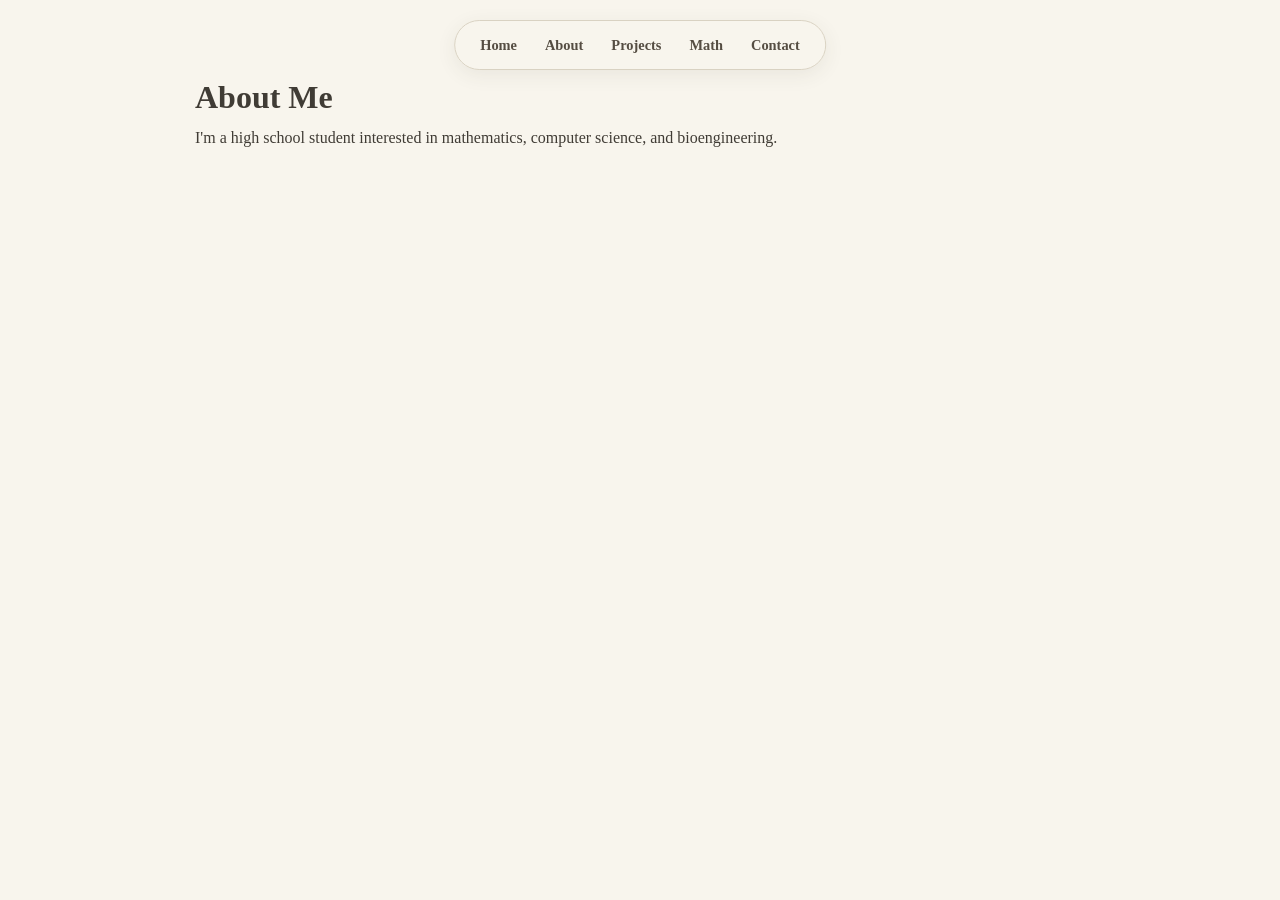
==== about.html @ caa40382 "Initial website" ====
<!DOCTYPE html>
<html lang="en">
<head>
    <meta charset="UTF-8">
    <meta name="viewport" content="width=device-width, initial-scale=1.0">
    <title>About | Aditi Kumar</title>
    <link rel="stylesheet" href="style.css">
</head>

<body>

    <nav>
        <a href="index.html">Home</a>
        <a href="about.html">About</a>
        <a href="projects.html">Projects</a>
        <a href="math.html">Math</a>
        <a href="contact.html">Contact</a>
    </nav>

    <main>
        <h1>About Me</h1>

        <p>
            I'm a high school student interested in
            mathematics, computer science, and bioengineering.
        </p>
    </main>

</body>
</html>
---- style.css ----
/* =========================
   GENERAL
========================= */
@font-face {
    font-family: "Ardent";
    src: url("Ardent.otf") format("opentype");
    font-weight: normal;
    font-style: normal;
}
* {
    box-sizing: border-box;
    margin: 0;
    padding: 0;
}

html {
    scroll-behavior: smooth;
}

body {
    font-family: "Libre Baskerville", Georgia, serif;
    background: #f8f5ed;
    color: #403c35;
    line-height: 1.7;
}

/* =========================
   NAVIGATION
========================= */

nav {
    position: fixed;
    top: 20px;
    left: 50%;
    transform: translateX(-50%);

    display: flex;
    gap: 28px;

    padding: 12px 25px;
    background: rgba(248, 245, 237, 0.94);

    border: 1px solid #d9d2c2;
    border-radius: 30px;

    box-shadow: 0 5px 20px rgba(70, 60, 45, 0.08);

    z-index: 100;
}

nav a {
    text-decoration: none;
    color: #554d42;
    font-size: 0.9rem;
    font-weight: 600;

    transition: color 0.2s ease;
}

nav a:hover {
    color: #c8753d;
}


/* =========================
   HERO
========================= */

header {
    min-height: 92vh;

    display: flex;
    flex-direction: column;
    justify-content: center;
    align-items: center;

    text-align: center;

    padding: 100px 30px 60px;

    position: relative;
}


/* Decorative shapes */

header::before {
    content: "";
    position: absolute;

    width: 180px;
    height: 180px;

    background: #dce9dc;

    border-radius: 50%;

    top: 15%;
    left: 8%;

    opacity: 0.65;

    z-index: -1;
}

header::after {
    content: "";
    position: absolute;

    width: 140px;
    height: 140px;

    background: #d9e5ec;

    border-radius: 50%;

    bottom: 12%;
    right: 10%;

    opacity: 0.7;

    z-index: -1;
}


/* =========================
   PROFILE PHOTO
========================= */

.profile-photo {
    width: 175px;
    height: 175px;

    object-fit: cover;

    border-radius: 50%;

    border: 5px solid #f8f5ed;

    box-shadow:
        0 8px 25px rgba(70, 60, 45, 0.15);

    margin-bottom: 28px;
}


/* =========================
   HERO TEXT
========================= */

header h1 {
    font-family: "Ardent", Georgia, serif;

    font-size: clamp(3rem, 7vw, 5rem);

    letter-spacing: 2px;

    color: #4b443a;

    margin-bottom: 15px;
}

header p {
    max-width: 600px;

    font-size: 1.15rem;

    color: #71695d;
}


/* =========================
   BUTTONS
========================= */

.buttons {
    display: flex;
    gap: 14px;

    margin-top: 30px;
}

.buttons a {
    text-decoration: none;

    padding: 12px 24px;

    border-radius: 8px;

    background: #8fae91;
    color: white;

    font-weight: 600;

    transition: all 0.25s ease;

    box-shadow: 0 4px 12px rgba(70, 90, 70, 0.15);
}

.buttons a:hover {
    transform: translateY(-3px);

    background: #789a7b;

    box-shadow: 0 8px 18px rgba(70, 90, 70, 0.2);
}

.buttons a:last-child {
    background: #d9e5ec;

    color: #4e6570;

    box-shadow: none;
}

.buttons a:last-child:hover {
    background: #c9dce5;
}


/* =========================
   MAIN CONTENT
========================= */

main {
    max-width: 950px;

    margin: auto;

    padding: 70px 30px;
}

section {
    margin-bottom: 120px;
}


/* =========================
   SECTION HEADINGS
========================= */
h2 {
    font-family: "Ardent", Georgia, serif;

    font-size: 2.3rem;

    color: #4b443a;

    margin-bottom: 35px;
}


/* Small orange accent */

h2::after {
    content: "";

    display: block;

    width: 45px;
    height: 4px;

    margin-top: 10px;

    background: #d8894d;

    border-radius: 10px;
}


/* =========================
   PROJECT CARDS
========================= */

.project {
    background: #fffdf8;

    padding: 30px;

    margin-bottom: 20px;

    border-radius: 14px;

    border: 1px solid #ded8ca;

    box-shadow:
        0 5px 15px rgba(70, 60, 45, 0.05);

    transition:
        transform 0.25s ease,
        box-shadow 0.25s ease;
}

.project:hover {
    transform: translateY(-5px);

    box-shadow:
        0 12px 25px rgba(70, 60, 45, 0.1);
}

.project h3 {
    font-family: "Ardent", Georgia, serif;

    font-size: 1.5rem;

    color: #587a60;

    margin-bottom: 8px;
}

.project p {
    color: #71695d;
}


/* =========================
   ABOUT SECTION
========================= */

#about {
    background: #e4eee4;

    padding: 55px;

    border-radius: 18px;

    border: 1px solid #cbdccf;
}

#about h2 {
    color: #4f6654;
}

#about p {
    max-width: 680px;

    color: #5f625a;
}


/* =========================
   MOBILE
========================= */

@media (max-width: 600px) {

    nav {
        width: 92%;

        justify-content: center;

        gap: 15px;

        padding: 11px 15px;
    }

    nav a {
        font-size: 0.75rem;
    }

    header {
        padding-top: 110px;
    }

    header h1 {
        font-size: 2.8rem;
    }

    header p {
        font-size: 1rem;
    }

    .profile-photo {
        width: 140px;
        height: 140px;
    }

    .buttons {
        flex-direction: column;

        width: 210px;
    }

    #about {
        padding: 35px 25px;
    }
}
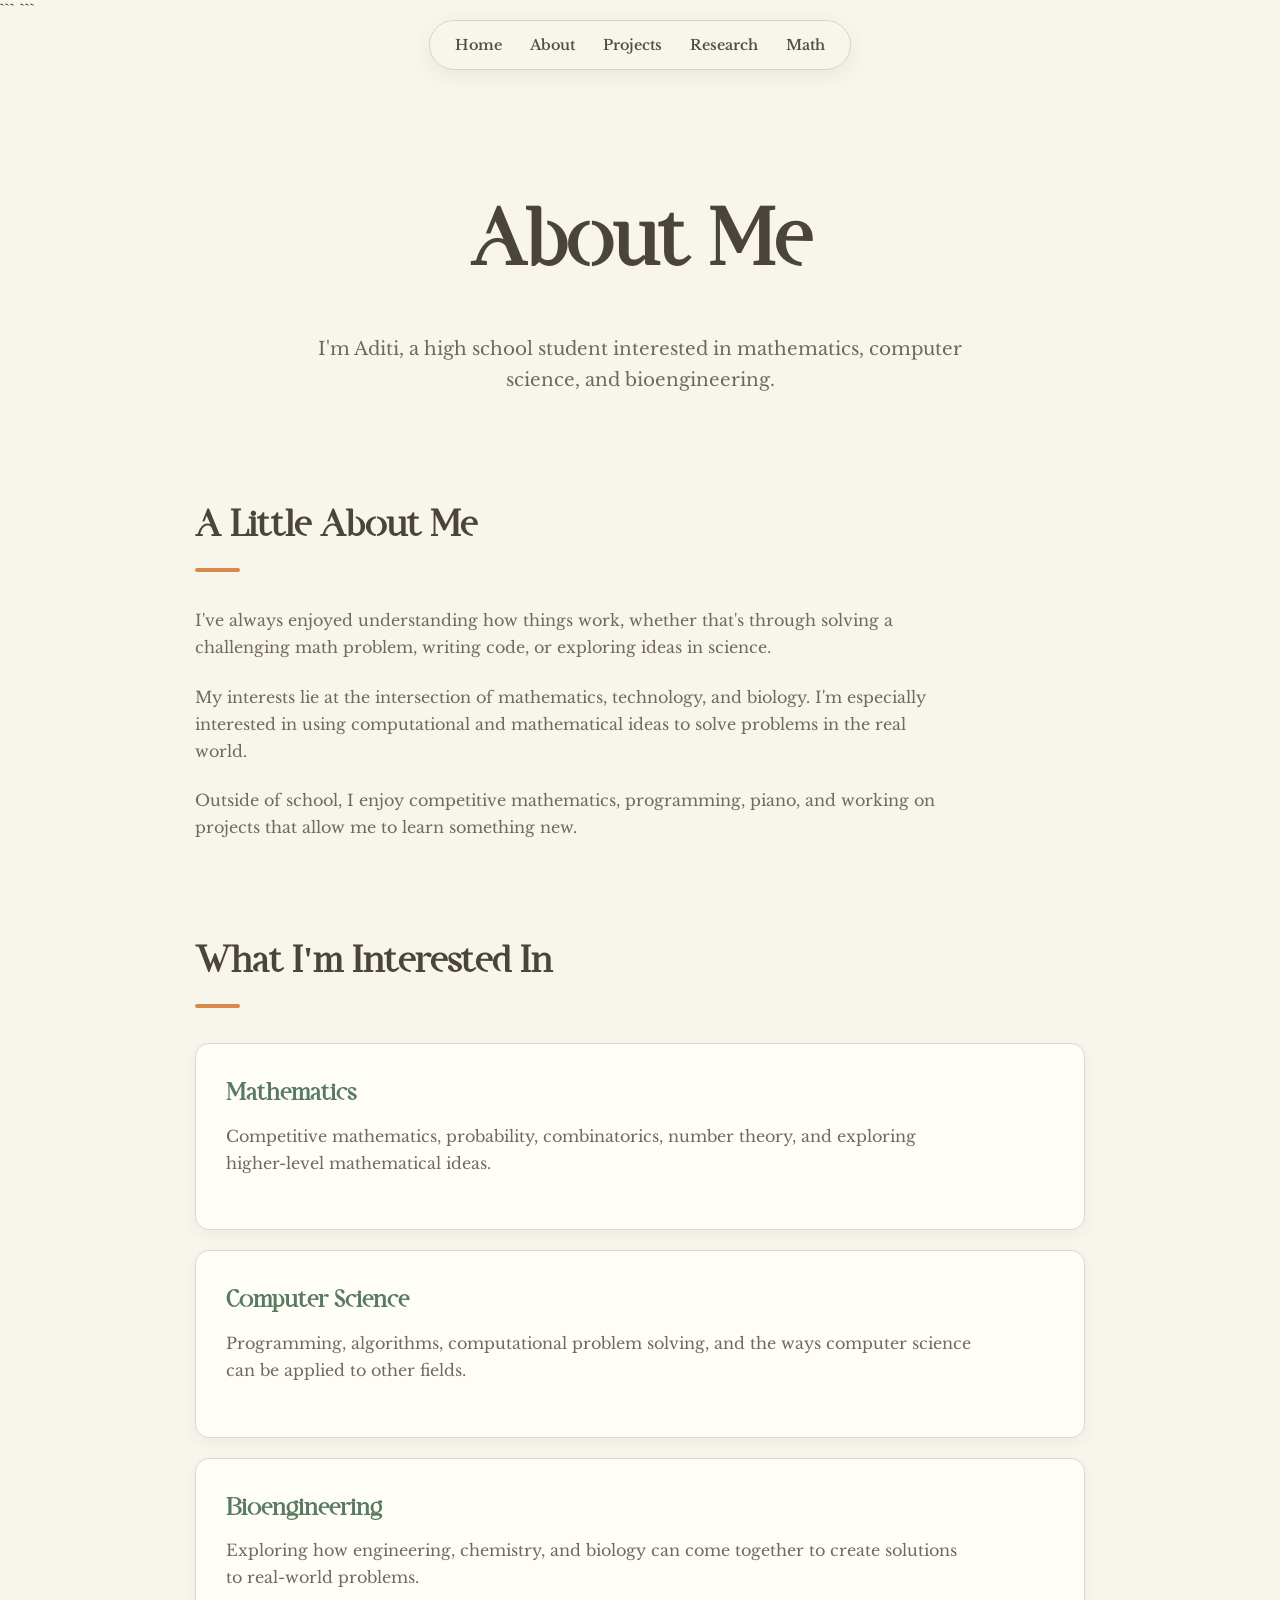
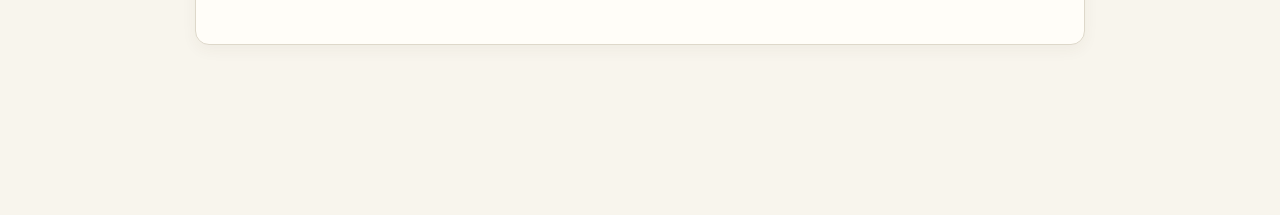
==== commit d5ac58e9: "Add website pages and navigation" ====
--- a/about.html
+++ b/about.html
@@ -1,30 +1,104 @@
 <!DOCTYPE html>
+
 <html lang="en">
 <head>
     <meta charset="UTF-8">
     <meta name="viewport" content="width=device-width, initial-scale=1.0">
-    <title>About | Aditi Kumar</title>
-    <link rel="stylesheet" href="style.css">
+
+<title>About | Aditi Kumar</title>
+
+<link rel="stylesheet" href="style.css">
+
+<link rel="preconnect" href="https://fonts.googleapis.com">
+<link rel="preconnect" href="https://fonts.gstatic.com" crossorigin>
+<link href="https://fonts.googleapis.com/css2?family=Libre+Baskerville:wght@400;700&display=swap" rel="stylesheet">
+```
+
 </head>
 
 <body>
 
-    <nav>
-        <a href="index.html">Home</a>
-        <a href="about.html">About</a>
-        <a href="projects.html">Projects</a>
-        <a href="math.html">Math</a>
-        <a href="contact.html">Contact</a>
-    </nav>
+```
+<nav>
+    <a href="index.html">Home</a>
+    <a href="about.html">About</a>
+    <a href="projects.html">Projects</a>
+    <a href="research.html">Research</a>
+    <a href="math.html">Math</a>
+</nav>
 
-    <main>
+<main class="page">
+
+    <section class="page-intro">
         <h1>About Me</h1>
 
         <p>
-            I'm a high school student interested in
+            I'm Aditi, a high school student interested in
             mathematics, computer science, and bioengineering.
         </p>
-    </main>
+    </section>
+
+    <section class="about-content">
+
+        <h2>A Little About Me</h2>
+
+        <p>
+            I've always enjoyed understanding how things work,
+            whether that's through solving a challenging math
+            problem, writing code, or exploring ideas in science.
+        </p>
+
+        <p>
+            My interests lie at the intersection of mathematics,
+            technology, and biology. I'm especially interested in
+            using computational and mathematical ideas to solve
+            problems in the real world.
+        </p>
+
+        <p>
+            Outside of school, I enjoy competitive mathematics,
+            programming, piano, and working on projects that allow
+            me to learn something new.
+        </p>
+
+    </section>
+
+    <section class="about-content">
+
+        <h2>What I'm Interested In</h2>
+
+        <div class="project">
+            <h3>Mathematics</h3>
+            <p>
+                Competitive mathematics, probability, combinatorics,
+                number theory, and exploring higher-level mathematical
+                ideas.
+            </p>
+        </div>
+
+        <div class="project">
+            <h3>Computer Science</h3>
+            <p>
+                Programming, algorithms, computational problem solving,
+                and the ways computer science can be applied to other
+                fields.
+            </p>
+        </div>
+
+        <div class="project">
+            <h3>Bioengineering</h3>
+            <p>
+                Exploring how engineering, chemistry, and biology can
+                come together to create solutions to real-world
+                problems.
+            </p>
+        </div>
+
+    </section>
+
+</main>
+
+<script src="script.js"></script>
 
 </body>
-</html>+</html>
--- a/style.css
+++ b/style.css
@@ -383,4 +383,75 @@
     #about {
         padding: 35px 25px;
     }
-}+    
+}
+/* =========================
+OTHER PAGES
+========================= */
+
+.page {
+max-width: 950px;
+margin: auto;
+padding: 150px 30px 80px;
+}
+
+.page-intro {
+text-align: center;
+margin-bottom: 100px;
+}
+
+.page-intro h1 {
+font-family: "Ardent", Georgia, serif;
+font-size: clamp(3rem, 7vw, 5rem);
+color: #4b443a;
+margin-bottom: 20px;
+}
+
+.page-intro p {
+max-width: 650px;
+margin: auto;
+font-size: 1.15rem;
+color: #71695d;
+}
+
+.about-content {
+margin-bottom: 90px;
+}
+
+.about-content p {
+max-width: 750px;
+margin-bottom: 22px;
+color: #71695d;
+}
+
+/* =========================
+ACTIVE NAVIGATION
+========================= */
+
+nav a {
+position: relative;
+}
+
+nav a.active {
+color: #c8753d;
+}
+
+nav a.active::after {
+content: "";
+
+
+position: absolute;
+
+left: 50%;
+bottom: -5px;
+
+width: 5px;
+height: 5px;
+
+transform: translateX(-50%);
+
+background: #c8753d;
+border-radius: 50%;
+
+
+}
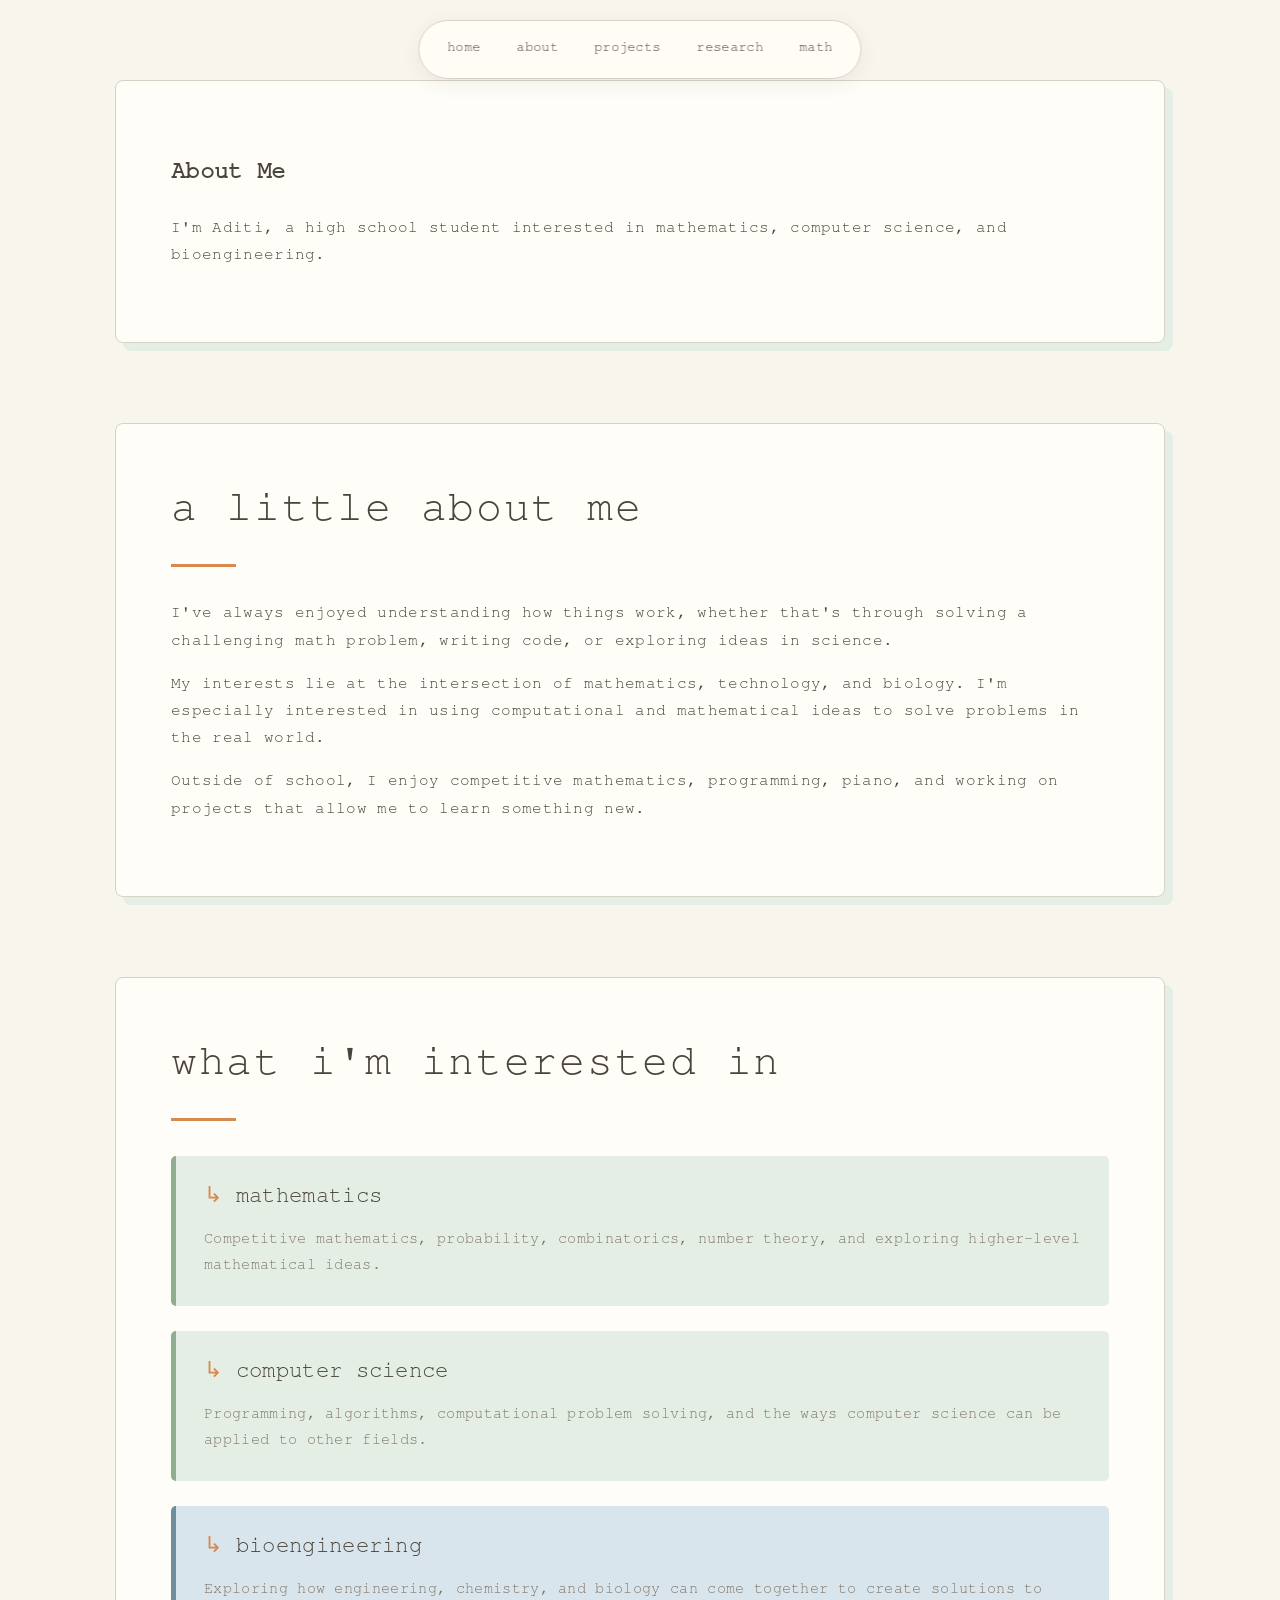
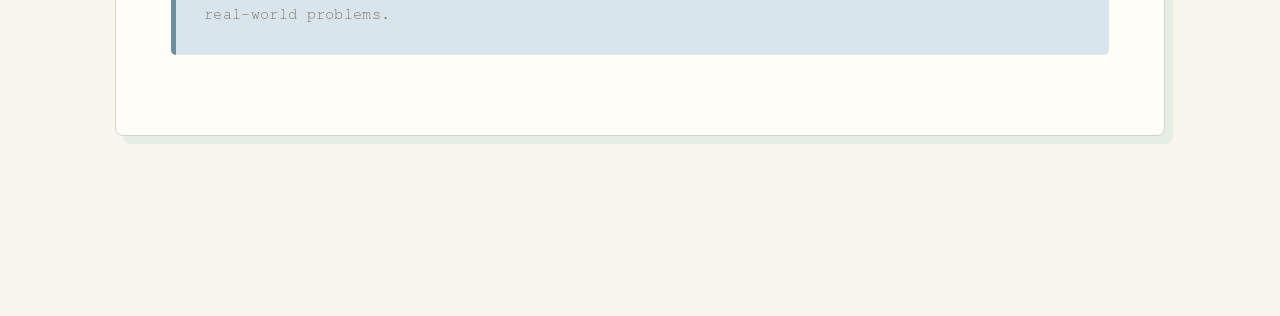
==== commit d6156380: "fixed nav bar and added Nanovation yt link" ====
--- a/about.html
+++ b/about.html
@@ -12,20 +12,19 @@
 <link rel="preconnect" href="https://fonts.googleapis.com">
 <link rel="preconnect" href="https://fonts.gstatic.com" crossorigin>
 <link href="https://fonts.googleapis.com/css2?family=Libre+Baskerville:wght@400;700&display=swap" rel="stylesheet">
-```
+
 
 </head>
 
 <body>
 
-```
-<nav>
-    <a href="index.html">Home</a>
-    <a href="about.html">About</a>
-    <a href="projects.html">Projects</a>
-    <a href="research.html">Research</a>
-    <a href="math.html">Math</a>
-</nav>
+    <nav>
+        <a href="index.html">home</a>
+        <a href="about.html">about</a>
+        <a href="projects.html">projects</a>
+        <a href="research.html">research</a>
+        <a href="math.html">math</a>
+    </nav>
 
 <main class="page">
 
--- a/style.css
+++ b/style.css
@@ -1,16 +1,45 @@
-/* =========================
-   GENERAL
-========================= */
+/* ================================
+   aditi kumar — personal website
+   typewriter / indie academic theme
+   ================================ */
+
+/* ---------- fonts ---------- */
+
+
 @font-face {
-    font-family: "Ardent";
-    src: url("Ardent.otf") format("opentype");
+    font-family: "Typewriter";
+    src: url("Typewriter.otf") format("opentype");
     font-weight: normal;
     font-style: normal;
 }
+
+
+/* ---------- color palette ---------- */
+
+:root {
+    --cream: #f8f5ed;
+    --paper: #fffdf7;
+
+    --sage: #8fae91;
+    --sage-light: #e4eee4;
+
+    --blue: #d9e5ec;
+    --blue-dark: #6f8d9d;
+
+    --brown: #4b443a;
+    --brown-light: #81766a;
+
+    --orange: #d8894d;
+    --orange-light: #f2d8c1;
+
+    --line: #d8d1c5;
+}
+
+
+/* ---------- basic setup ---------- */
+
 * {
     box-sizing: border-box;
-    margin: 0;
-    padding: 0;
 }
 
 html {
@@ -18,15 +47,18 @@
 }
 
 body {
-    font-family: "Libre Baskerville", Georgia, serif;
-    background: #f8f5ed;
-    color: #403c35;
+    margin: 0;
+    background: var(--cream);
+    color: var(--brown);
+
+    font-family: "Typewriter", "Courier New", monospace;
+
     line-height: 1.7;
-}
-
-/* =========================
-   NAVIGATION
-========================= */
+    letter-spacing: 0.02em;
+}
+
+
+/* ---------- navigation ---------- */
 
 nav {
     position: fixed;
@@ -34,424 +66,483 @@
     left: 50%;
     transform: translateX(-50%);
 
+    z-index: 100;
+
     display: flex;
-    gap: 28px;
-
-    padding: 12px 25px;
-    background: rgba(248, 245, 237, 0.94);
-
-    border: 1px solid #d9d2c2;
+    gap: 8px;
+
+    padding: 10px 14px;
+
+    background: rgba(255, 253, 247, 0.92);
+    border: 1px solid var(--line);
     border-radius: 30px;
 
-    box-shadow: 0 5px 20px rgba(70, 60, 45, 0.08);
-
-    z-index: 100;
+    box-shadow: 0 5px 20px rgba(75, 68, 58, 0.08);
+
+    backdrop-filter: blur(8px);
 }
 
 nav a {
+    padding: 7px 14px;
+
+    color: var(--brown);
     text-decoration: none;
-    color: #554d42;
-    font-size: 0.9rem;
-    font-weight: 600;
-
-    transition: color 0.2s ease;
+
+    border-radius: 20px;
+
+    font-size: 0.85rem;
+
+    transition:
+        background 0.2s ease,
+        color 0.2s ease,
+        transform 0.2s ease;
 }
 
 nav a:hover {
-    color: #c8753d;
-}
-
-
-/* =========================
-   HERO
-========================= */
+    background: var(--sage-light);
+    color: var(--brown);
+
+    transform: translateY(-1px);
+}
+
+
+/* ---------- hero ---------- */
 
 header {
+    position: relative;
+
     min-height: 92vh;
 
     display: flex;
     flex-direction: column;
+    align-items: center;
     justify-content: center;
-    align-items: center;
 
     text-align: center;
 
-    padding: 100px 30px 60px;
-
-    position: relative;
-}
-
-
-/* Decorative shapes */
+    padding: 120px 20px 80px;
+
+    overflow: hidden;
+}
+
+
+/* decorative circles */
 
 header::before {
     content: "";
+
     position: absolute;
 
-    width: 180px;
-    height: 180px;
-
-    background: #dce9dc;
+    width: 300px;
+    height: 300px;
+
+    top: 70px;
+    left: -100px;
+
+    background: var(--sage-light);
 
     border-radius: 50%;
-
-    top: 15%;
-    left: 8%;
-
-    opacity: 0.65;
 
     z-index: -1;
 }
 
 header::after {
     content: "";
+
     position: absolute;
 
-    width: 140px;
-    height: 140px;
-
-    background: #d9e5ec;
+    width: 230px;
+    height: 230px;
+
+    bottom: 40px;
+    right: -80px;
+
+    background: var(--blue);
 
     border-radius: 50%;
 
-    bottom: 12%;
-    right: 10%;
-
-    opacity: 0.7;
-
     z-index: -1;
 }
 
 
-/* =========================
-   PROFILE PHOTO
-========================= */
+/* ---------- profile picture ---------- */
 
 .profile-photo {
-    width: 175px;
-    height: 175px;
+    width: 145px;
+    height: 145px;
 
     object-fit: cover;
 
     border-radius: 50%;
 
-    border: 5px solid #f8f5ed;
+    border: 5px solid var(--paper);
 
     box-shadow:
-        0 8px 25px rgba(70, 60, 45, 0.15);
-
-    margin-bottom: 28px;
-}
-
-
-/* =========================
-   HERO TEXT
-========================= */
+        0 0 0 2px var(--sage),
+        8px 8px 0 var(--orange-light);
+
+    margin-bottom: 30px;
+
+    transition: transform 0.3s ease;
+}
+
+.profile-photo:hover {
+    transform: rotate(-2deg) scale(1.03);
+}
+
+
+/* ---------- main heading ---------- */
 
 header h1 {
-    font-family: "Ardent", Georgia, serif;
-
-    font-size: clamp(3rem, 7vw, 5rem);
-
-    letter-spacing: 2px;
-
-    color: #4b443a;
-
-    margin-bottom: 15px;
-}
+    margin: 0;
+
+    font-family: "Typewriter", "Courier New", monospace;
+
+    font-size: clamp(3rem, 9vw, 6.5rem);
+
+    font-weight: normal;
+
+    letter-spacing: 0.08em;
+
+    line-height: 1;
+
+    text-transform: lowercase;
+
+    color: var(--brown);
+}
+
+
+/* ---------- subtitle ---------- */
 
 header p {
     max-width: 600px;
 
-    font-size: 1.15rem;
-
-    color: #71695d;
-}
-
-
-/* =========================
-   BUTTONS
-========================= */
+    margin: 25px auto 30px;
+
+    font-size: 1rem;
+
+    color: var(--brown-light);
+
+    line-height: 1.8;
+}
+
+
+/* ---------- little typewriter line ---------- */
+
+header p::before {
+    content: "> ";
+
+    color: var(--orange);
+}
+
+
+/* ---------- buttons ---------- */
 
 .buttons {
     display: flex;
+
     gap: 14px;
 
-    margin-top: 30px;
+    justify-content: center;
+
+    flex-wrap: wrap;
+
+    margin-top: 10px;
 }
 
 .buttons a {
+    display: inline-block;
+
+    padding: 11px 20px;
+
+    color: var(--brown);
+
     text-decoration: none;
 
-    padding: 12px 24px;
+    border: 1.5px solid var(--brown);
+
+    border-radius: 4px;
+
+    background: var(--paper);
+
+    font-family: inherit;
+
+    font-size: 0.9rem;
+
+    transition:
+        background 0.2s ease,
+        transform 0.2s ease,
+        box-shadow 0.2s ease;
+}
+
+.buttons a:first-child {
+    background: var(--sage-light);
+    border-color: var(--sage);
+}
+
+.buttons a:hover {
+    transform: translate(-2px, -2px);
+
+    box-shadow: 4px 4px 0 var(--orange-light);
+}
+
+
+/* ---------- main content ---------- */
+
+main {
+    width: min(1050px, 90%);
+
+    margin: 0 auto;
+
+    padding-bottom: 100px;
+}
+
+
+/* ---------- sections ---------- */
+
+section {
+    margin: 80px 0;
+
+    padding: 55px;
+
+    background: var(--paper);
+
+    border: 1px solid var(--line);
 
     border-radius: 8px;
 
-    background: #8fae91;
-    color: white;
-
-    font-weight: 600;
-
-    transition: all 0.25s ease;
-
-    box-shadow: 0 4px 12px rgba(70, 90, 70, 0.15);
-}
-
-.buttons a:hover {
-    transform: translateY(-3px);
-
-    background: #789a7b;
-
-    box-shadow: 0 8px 18px rgba(70, 90, 70, 0.2);
-}
-
-.buttons a:last-child {
-    background: #d9e5ec;
-
-    color: #4e6570;
-
-    box-shadow: none;
-}
-
-.buttons a:last-child:hover {
-    background: #c9dce5;
-}
-
-
-/* =========================
-   MAIN CONTENT
-========================= */
-
-main {
-    max-width: 950px;
-
-    margin: auto;
-
-    padding: 70px 30px;
-}
-
-section {
-    margin-bottom: 120px;
-}
-
-
-/* =========================
-   SECTION HEADINGS
-========================= */
+    box-shadow: 8px 8px 0 var(--sage-light);
+}
+
+
+/* ---------- section headings ---------- */
+
 h2 {
-    font-family: "Ardent", Georgia, serif;
-
-    font-size: 2.3rem;
-
-    color: #4b443a;
-
+    margin-top: 0;
     margin-bottom: 35px;
-}
-
-
-/* Small orange accent */
+
+    font-family: "Typewriter", "Courier New", monospace;
+
+    font-size: clamp(1.8rem, 4vw, 2.7rem);
+
+    font-weight: normal;
+
+    text-transform: lowercase;
+
+    letter-spacing: 0.04em;
+
+    color: var(--brown);
+}
+
+
+/* little line underneath headings */
 
 h2::after {
     content: "";
 
     display: block;
 
-    width: 45px;
-    height: 4px;
-
-    margin-top: 10px;
-
-    background: #d8894d;
+    width: 65px;
+    height: 3px;
+
+    margin-top: 12px;
+
+    background: var(--orange);
+}
+
+
+/* ---------- projects ---------- */
+
+.project {
+    position: relative;
+
+    margin: 25px 0;
+
+    padding: 25px 28px;
+
+    background: var(--sage-light);
+
+    border-left: 5px solid var(--sage);
+
+    border-radius: 5px;
+
+    transition:
+        transform 0.2s ease,
+        box-shadow 0.2s ease;
+}
+
+.project:nth-of-type(3) {
+    background: var(--blue);
+
+    border-left-color: var(--blue-dark);
+}
+
+.project:hover {
+    transform: translateX(5px);
+
+    box-shadow: 5px 5px 0 var(--orange-light);
+}
+
+
+/* ---------- project titles ---------- */
+
+.project h3 {
+    margin: 0 0 10px;
+
+    font-family: "Typewriter", "Courier New", monospace;
+
+    font-size: 1.4rem;
+
+    font-weight: normal;
+
+    text-transform: lowercase;
+
+    color: var(--brown);
+}
+
+.project h3::before {
+    content: "↳ ";
+
+    color: var(--orange);
+}
+
+
+/* ---------- project descriptions ---------- */
+
+.project p {
+    margin: 0;
+
+    color: var(--brown-light);
+
+    font-size: 0.95rem;
+}
+
+
+/* ---------- about section ---------- */
+
+#about {
+    background: var(--blue);
+
+    box-shadow: 8px 8px 0 var(--orange-light);
+}
+
+#about p {
+    max-width: 750px;
+
+    font-size: 1rem;
+
+    color: var(--brown);
+
+    line-height: 2;
+}
+
+
+/* ---------- links ---------- */
+
+a {
+    color: var(--blue-dark);
+}
+
+a:hover {
+    color: var(--orange);
+}
+
+
+/* ---------- selection ---------- */
+
+::selection {
+    background: var(--orange-light);
+    color: var(--brown);
+}
+
+
+/* ---------- scrollbar ---------- */
+
+::-webkit-scrollbar {
+    width: 9px;
+}
+
+::-webkit-scrollbar-track {
+    background: var(--cream);
+}
+
+::-webkit-scrollbar-thumb {
+    background: var(--sage);
 
     border-radius: 10px;
 }
 
 
-/* =========================
-   PROJECT CARDS
-========================= */
-
-.project {
-    background: #fffdf8;
-
-    padding: 30px;
-
-    margin-bottom: 20px;
-
-    border-radius: 14px;
-
-    border: 1px solid #ded8ca;
-
-    box-shadow:
-        0 5px 15px rgba(70, 60, 45, 0.05);
-
-    transition:
-        transform 0.25s ease,
-        box-shadow 0.25s ease;
-}
-
-.project:hover {
-    transform: translateY(-5px);
-
-    box-shadow:
-        0 12px 25px rgba(70, 60, 45, 0.1);
-}
-
-.project h3 {
-    font-family: "Ardent", Georgia, serif;
-
-    font-size: 1.5rem;
-
-    color: #587a60;
-
-    margin-bottom: 8px;
-}
-
-.project p {
-    color: #71695d;
-}
-
-
-/* =========================
-   ABOUT SECTION
-========================= */
-
-#about {
-    background: #e4eee4;
-
-    padding: 55px;
-
-    border-radius: 18px;
-
-    border: 1px solid #cbdccf;
-}
-
-#about h2 {
-    color: #4f6654;
-}
-
-#about p {
-    max-width: 680px;
-
-    color: #5f625a;
-}
-
-
-/* =========================
-   MOBILE
-========================= */
-
-@media (max-width: 600px) {
+/* ---------- mobile ---------- */
+
+@media (max-width: 700px) {
 
     nav {
+        top: 10px;
+
         width: 92%;
 
         justify-content: center;
 
-        gap: 15px;
-
-        padding: 11px 15px;
+        overflow-x: auto;
+
+        white-space: nowrap;
     }
 
     nav a {
         font-size: 0.75rem;
+
+        padding: 6px 9px;
     }
 
     header {
-        padding-top: 110px;
+        min-height: 85vh;
+
+        padding: 110px 20px 60px;
+    }
+
+    .profile-photo {
+        width: 120px;
+        height: 120px;
     }
 
     header h1 {
-        font-size: 2.8rem;
+        font-size: clamp(2.5rem, 13vw, 4rem);
     }
 
     header p {
-        font-size: 1rem;
-    }
-
-    .profile-photo {
-        width: 140px;
-        height: 140px;
-    }
-
-    .buttons {
-        flex-direction: column;
-
-        width: 210px;
-    }
-
-    #about {
-        padding: 35px 25px;
-    }
-    
-}
-/* =========================
-OTHER PAGES
-========================= */
-
-.page {
-max-width: 950px;
-margin: auto;
-padding: 150px 30px 80px;
-}
-
-.page-intro {
-text-align: center;
-margin-bottom: 100px;
-}
-
-.page-intro h1 {
-font-family: "Ardent", Georgia, serif;
-font-size: clamp(3rem, 7vw, 5rem);
-color: #4b443a;
-margin-bottom: 20px;
-}
-
-.page-intro p {
-max-width: 650px;
-margin: auto;
-font-size: 1.15rem;
-color: #71695d;
-}
-
-.about-content {
-margin-bottom: 90px;
-}
-
-.about-content p {
-max-width: 750px;
-margin-bottom: 22px;
-color: #71695d;
-}
-
-/* =========================
-ACTIVE NAVIGATION
-========================= */
-
-nav a {
-position: relative;
-}
-
-nav a.active {
-color: #c8753d;
-}
-
-nav a.active::after {
-content: "";
-
-
-position: absolute;
-
-left: 50%;
-bottom: -5px;
-
-width: 5px;
-height: 5px;
-
-transform: translateX(-50%);
-
-background: #c8753d;
-border-radius: 50%;
-
-
-}
+        font-size: 0.85rem;
+    }
+
+    main {
+        width: 92%;
+    }
+
+    section {
+        padding: 30px 22px;
+
+        margin: 55px 0;
+    }
+
+    h2 {
+        font-size: 1.8rem;
+    }
+
+    .project {
+        padding: 20px;
+    }
+    .project a {
+        display: inline-block;
+        margin-top: 15px;
+        color: var(--blue-dark);
+        text-decoration: none;
+        font-size: 0.9rem;
+        border-bottom: 1px solid var(--blue-dark);
+        transition: color 0.2s ease, border-color 0.2s ease;
+    }
+
+    .project a:hover {
+        color: var(--orange);
+        border-color: var(--orange);
+    }
+}
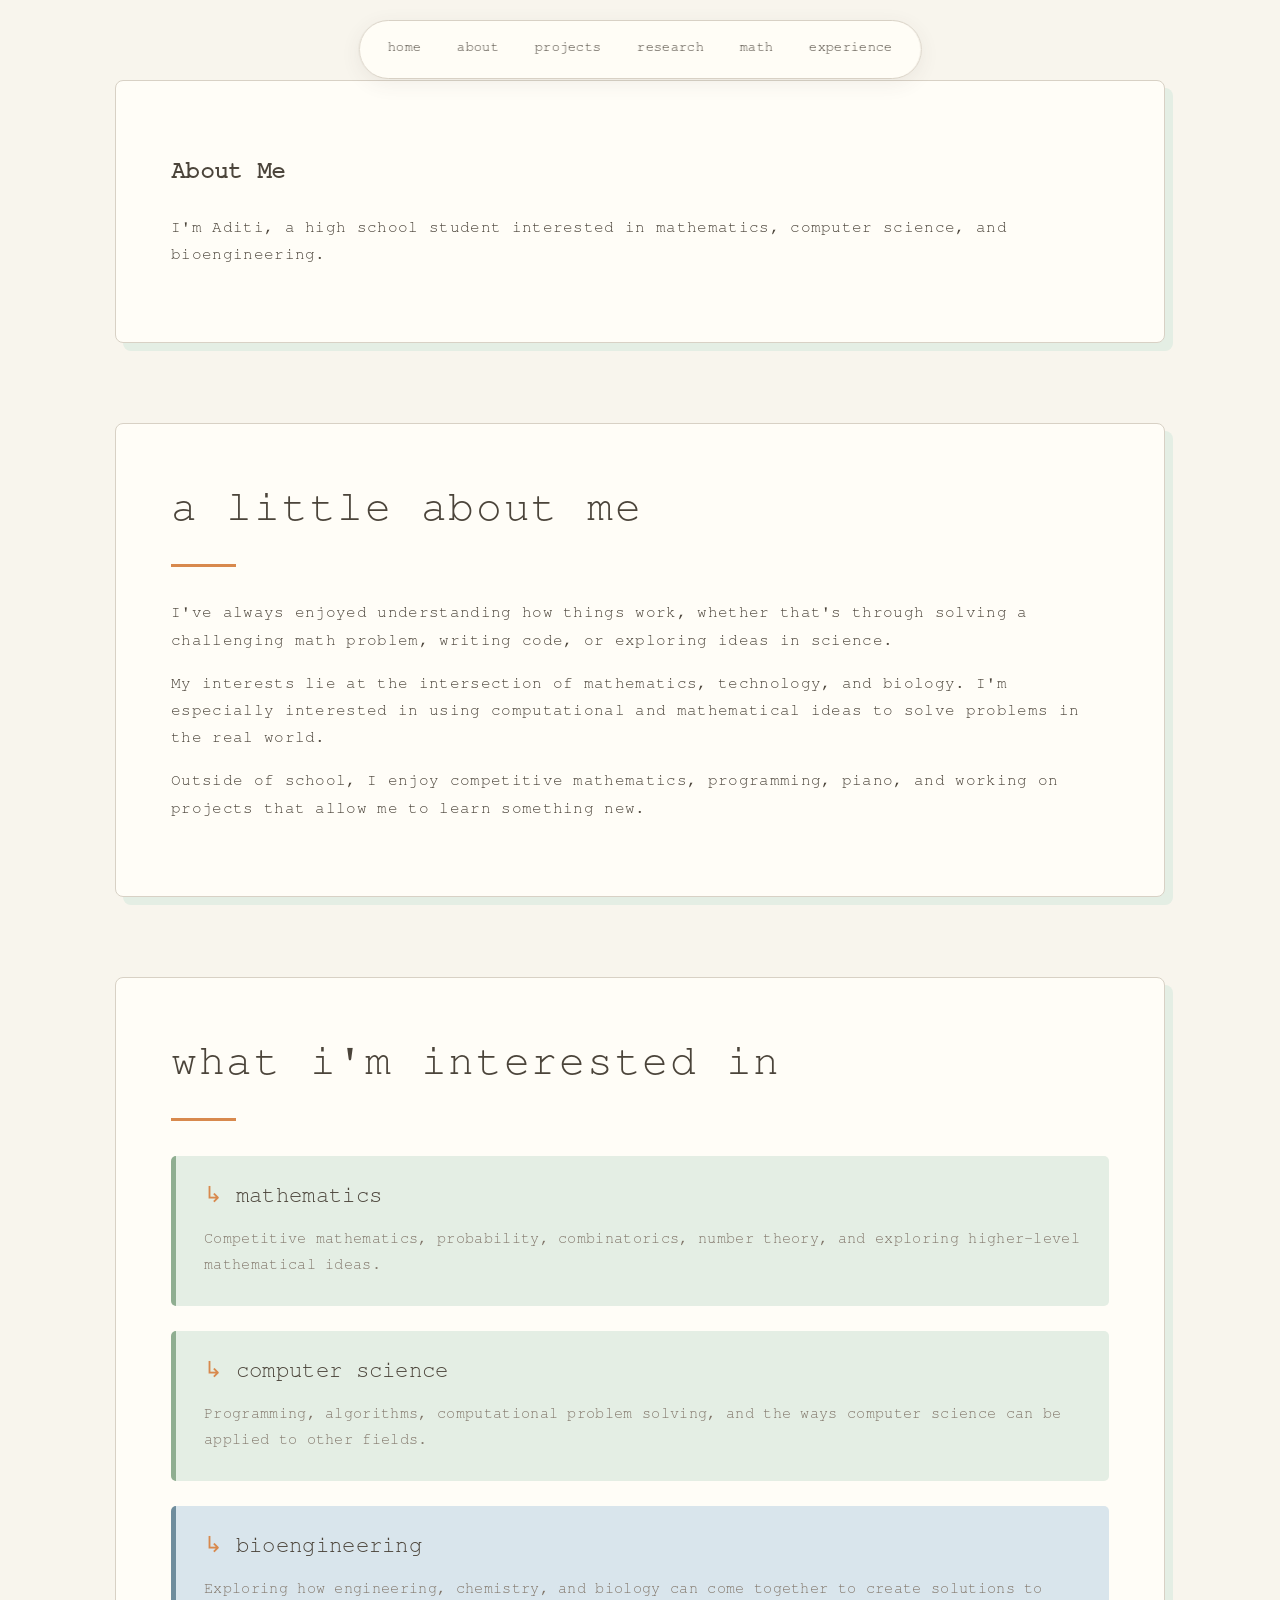
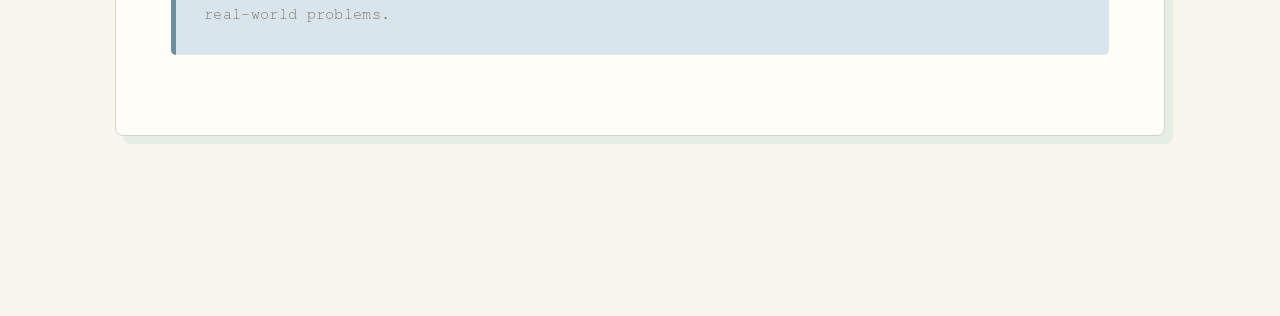
==== commit 573a59fd: "added experience page and altered navigation menu" ====
--- a/about.html
+++ b/about.html
@@ -24,6 +24,7 @@
         <a href="projects.html">projects</a>
         <a href="research.html">research</a>
         <a href="math.html">math</a>
+        <a href="experience.html">experience</a>
     </nav>
 
 <main class="page">
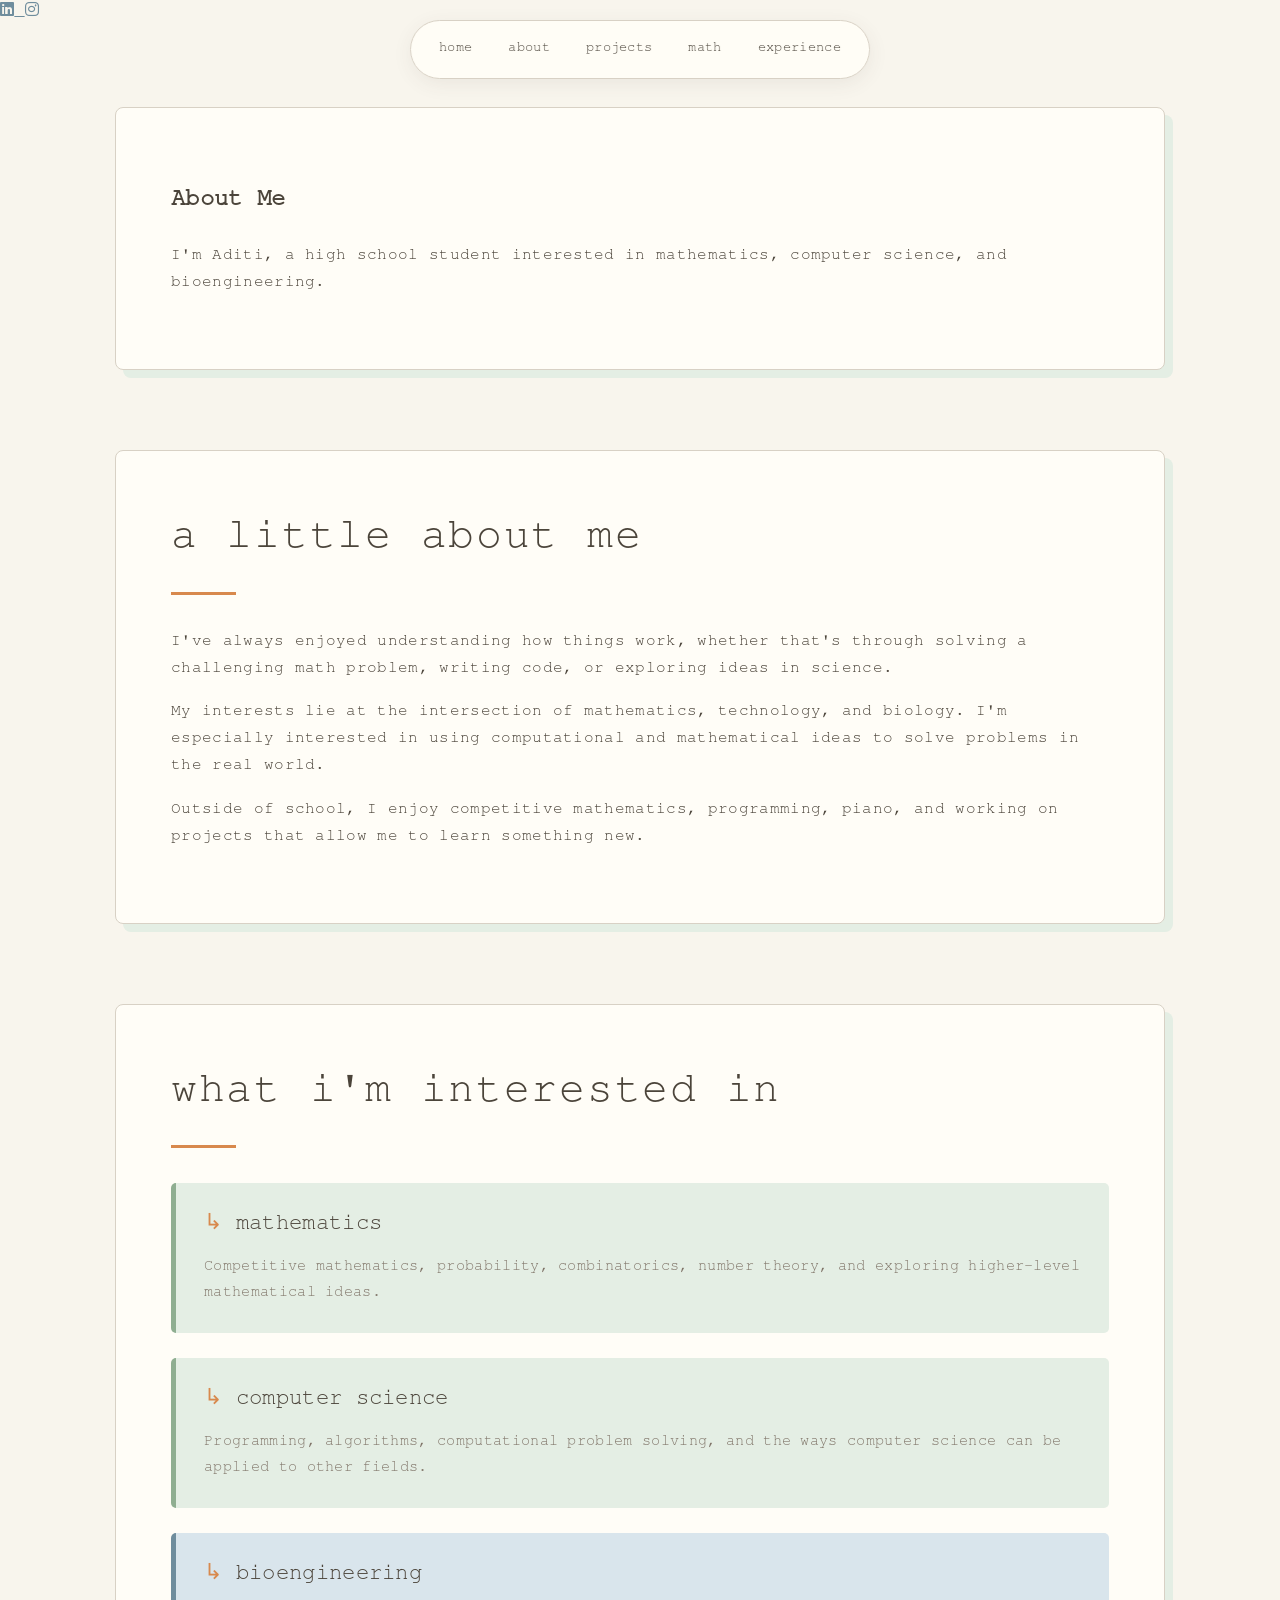
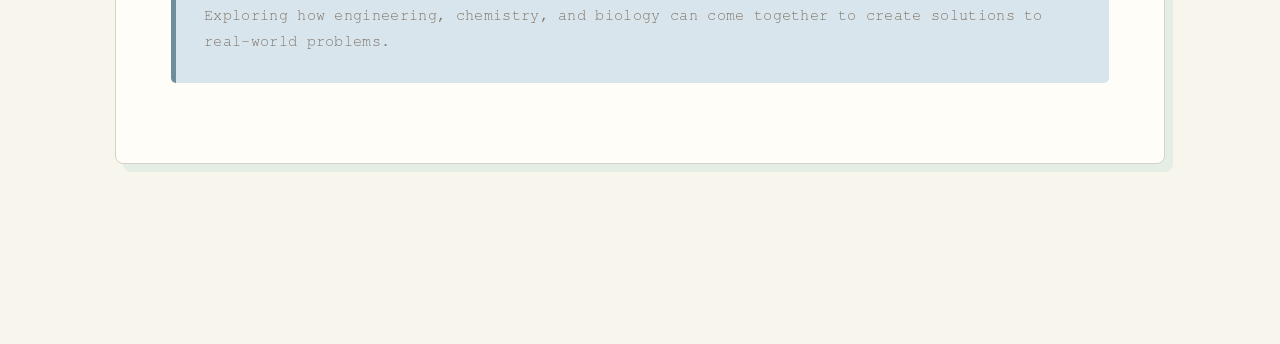
==== commit 71c7ece1: "Added instagram and linkedin profiles" ====
--- a/about.html
+++ b/about.html
@@ -12,17 +12,23 @@
 <link rel="preconnect" href="https://fonts.googleapis.com">
 <link rel="preconnect" href="https://fonts.gstatic.com" crossorigin>
 <link href="https://fonts.googleapis.com/css2?family=Libre+Baskerville:wght@400;700&display=swap" rel="stylesheet">
-
-
+<link rel="stylesheet" href="https://cdnjs.cloudflare.com/ajax/libs/font-awesome/6.5.2/css/all.min.css">
 </head>
 
 <body>
+    <div class="social-links">
+        <a href="www.linkedin.com/in/aditi-kumar-h3ll0" target="_blank" aria-label="LinkedIn">
+            <i class="fab fa-linkedin"></i>
+        </a>
+        <a href="https://www.instagram.com/aditi.kumar_h3ll0/" target="_blank" aria-label="Instagram">
+            <i class="fab fa-instagram"></i>
+        </a>
+    </div>
 
     <nav>
         <a href="index.html">home</a>
         <a href="about.html">about</a>
         <a href="projects.html">projects</a>
-        <a href="research.html">research</a>
         <a href="math.html">math</a>
         <a href="experience.html">experience</a>
     </nav>
--- a/style.css
+++ b/style.css
@@ -410,6 +410,72 @@
 /* ---------- project descriptions ---------- */
 
 .project p {
+    margin: 0;
+
+    color: var(--brown-light);
+
+    font-size: 0.95rem;
+}
+
+/* ---------- experience ---------- */
+
+.experience {
+    position: relative;
+
+    margin: 25px 0;
+
+    padding: 25px 28px;
+
+    background: var(--sage-light);
+
+    border-left: 5px solid var(--sage);
+
+    border-radius: 5px;
+
+    transition:
+        transform 0.2s ease,
+        box-shadow 0.2s ease;
+}
+
+.experience:nth-of-type(3) {
+    background: var(--blue);
+
+    border-left-color: var(--blue-dark);
+}
+
+.experience:hover {
+    transform: translateX(5px);
+
+    box-shadow: 5px 5px 0 var(--orange-light);
+}
+
+
+/* ---------- experience titles ---------- */
+
+.experience h3 {
+    margin: 0 0 10px;
+
+    font-family: "Typewriter", "Courier New", monospace;
+
+    font-size: 1.4rem;
+
+    font-weight: normal;
+
+    text-transform: lowercase;
+
+    color: var(--brown);
+}
+
+.experience h3::before {
+    content: "↳ ";
+
+    color: var(--orange);
+}
+
+
+/* ---------- experience descriptions ---------- */
+
+.experience p {
     margin: 0;
 
     color: var(--brown-light);
@@ -545,4 +611,25 @@
         color: var(--orange);
         border-color: var(--orange);
     }
+
+    .social-links {
+        position: fixed;
+        top: 25px;
+        right: 30px;
+        z-index: 1000;
+        display: flex;
+        gap: 18px;
+    }
+
+    .social-links a {
+        color: inherit;
+        font-size: 22px;
+        text-decoration: none;
+        transition: opacity 0.2s ease, transform 0.2s ease;
+    }
+
+    .social-links a:hover {
+        opacity: 0.65;
+        transform: translateY(-2px);
+    }
 }
